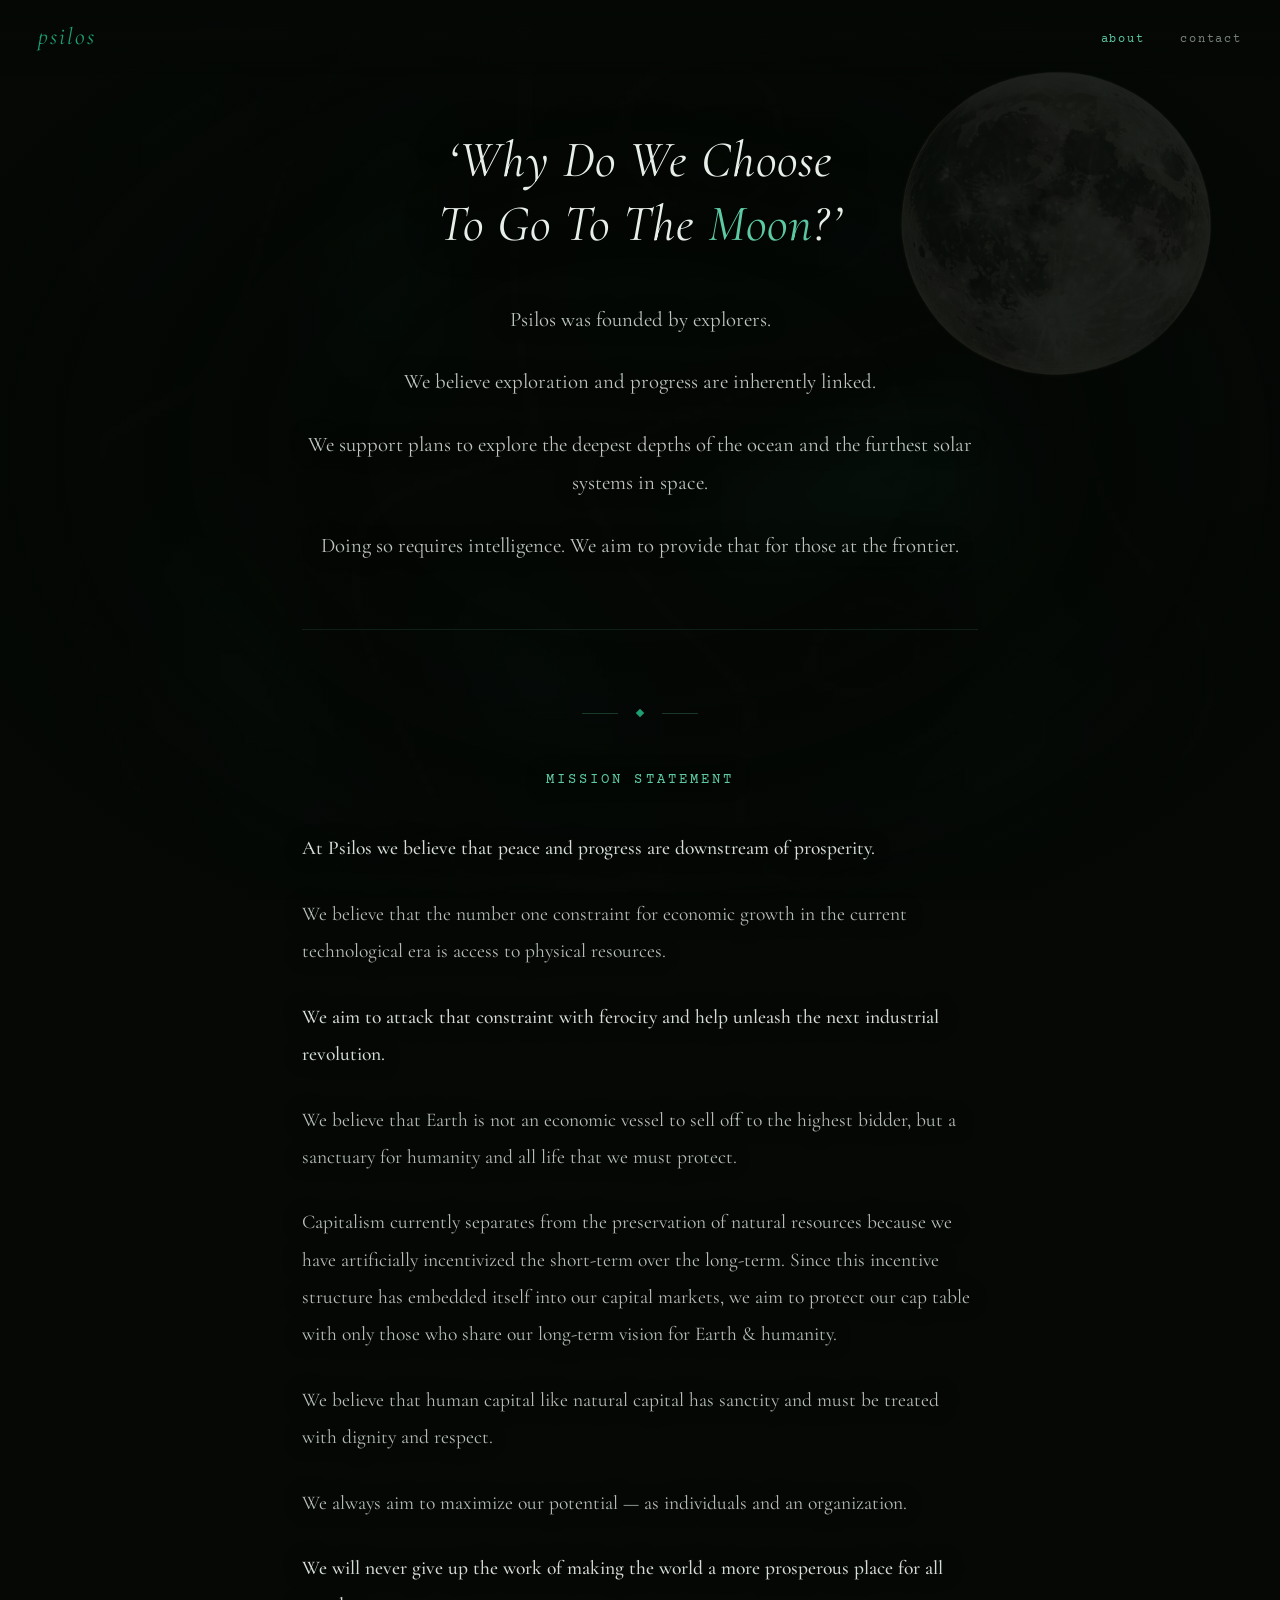
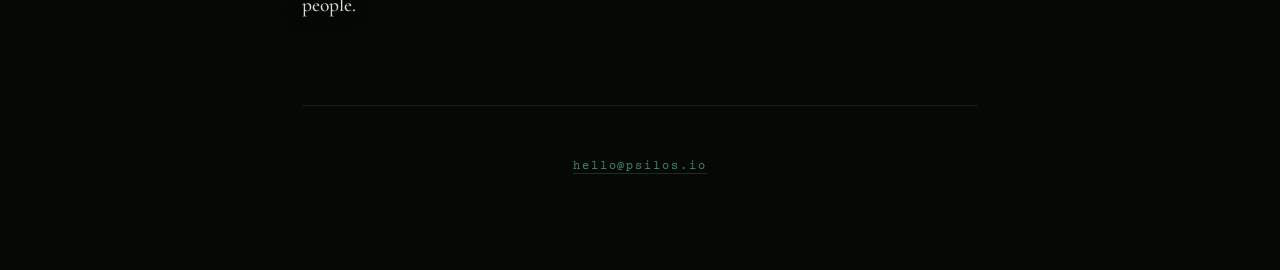
==== about.html @ b9c991af "Remove scan line — analysis layers reveal on hover only" ====
<!DOCTYPE html>
<html lang="en">
<head>
<meta charset="UTF-8">
<meta name="viewport" content="width=device-width, initial-scale=1.0">
<title>About — Psilos</title>
<meta name="description" content="Psilos was founded by explorers. We aim to unleash the next industrial revolution.">
<meta property="og:title" content="About — Psilos">
<meta property="og:description" content="Psilos was founded by explorers. We aim to unleash the next industrial revolution.">
<meta property="og:type" content="website">
<meta property="og:url" content="https://psilos.io/about">
<link rel="preconnect" href="https://fonts.googleapis.com">
<link rel="preconnect" href="https://fonts.gstatic.com" crossorigin>
<link href="https://fonts.googleapis.com/css2?family=Cormorant+Garamond:ital,wght@0,400;0,500;0,600;1,400;1,500&family=Courier+Prime:wght@400;700&display=swap" rel="stylesheet">
<style>
  :root {
    --bg: #050805;
    --fg: #E8EFE9;
    --muted: #6B7A6F;
    --accent: #5DCAA5;
    --accent-deep: #1D9E75;
  }
  * { margin: 0; padding: 0; box-sizing: border-box; }
  html {
    background: var(--bg);
    color: var(--fg);
    font-family: 'Cormorant Garamond', Georgia, serif;
    scroll-behavior: smooth;
    -webkit-font-smoothing: antialiased;
  }
  body {
    background: var(--bg);
    min-height: 100vh;
    overflow-x: hidden;
  }

  /* ── canvas background ── */
  #cv {
    position: fixed;
    top: 0; left: 0;
    width: 100%; height: 100%;
    z-index: 0;
    pointer-events: none;
  }
  .vignette {
    position: fixed;
    inset: 0;
    z-index: 1;
    pointer-events: none;
    background: radial-gradient(ellipse at center, transparent 0%, transparent 30%, rgba(5,8,5,0.7) 85%);
  }

  /* ── navigation ── */
  nav {
    position: fixed;
    top: 0; left: 0; right: 0;
    z-index: 100;
    display: flex;
    align-items: center;
    justify-content: space-between;
    padding: 1.4rem 2.4rem;
    background: linear-gradient(to bottom, rgba(5,8,5,0.92) 0%, rgba(5,8,5,0.6) 70%, transparent 100%);
    pointer-events: auto;
  }
  nav .wordmark {
    font-family: 'Cormorant Garamond', Georgia, serif;
    font-style: italic;
    font-size: 1.5rem;
    font-weight: 400;
    color: var(--accent-deep);
    text-decoration: none;
    letter-spacing: 2px;
    transition: color 0.3s;
  }
  nav .wordmark:hover { color: var(--accent); }
  nav .nav-links a {
    font-family: 'Courier Prime', 'Courier New', monospace;
    font-size: 0.78rem;
    letter-spacing: 0.14em;
    color: rgba(205,215,210,0.6);
    text-decoration: none;
    margin-left: 2rem;
    transition: color 0.3s;
  }
  nav .nav-links a:hover,
  nav .nav-links a.active { color: var(--accent); }

  /* ── page content ── */
  .page {
    position: relative;
    z-index: 2;
    max-width: 740px;
    margin: 0 auto;
    padding: 8rem 2rem 6rem;
  }

  /* ── hero section ── */
  .hero {
    text-align: center;
    margin-bottom: 5rem;
    padding-bottom: 4rem;
    border-bottom: 1px solid rgba(93,202,165,0.12);
  }
  .hero h1 {
    font-family: 'Cormorant Garamond', Georgia, serif;
    font-style: italic;
    font-weight: 400;
    font-size: clamp(2rem, 4.5vw, 3.2rem);
    color: var(--fg);
    letter-spacing: 1px;
    line-height: 1.25;
    margin-bottom: 2.8rem;
    text-shadow: 0 0 40px rgba(5,8,5,0.9);
  }
  .hero h1 .em {
    color: var(--accent);
  }

  .hero-body p {
    font-family: 'Cormorant Garamond', Georgia, serif;
    font-size: clamp(1.12rem, 1.8vw, 1.3rem);
    line-height: 1.85;
    color: rgba(232,239,233,0.82);
    margin-bottom: 1.5rem;
    text-shadow: 0 0 20px rgba(5,8,5,0.8);
  }
  .hero-body p:last-child { margin-bottom: 0; }

  /* ── divider ── */
  .divider {
    display: flex;
    align-items: center;
    justify-content: center;
    gap: 1.2rem;
    margin: 4rem 0 3.5rem;
  }
  .divider span {
    display: block;
    width: 36px;
    height: 1px;
    background: rgba(93,202,165,0.25);
  }
  .divider .diamond {
    width: 6px;
    height: 6px;
    background: var(--accent-deep);
    transform: rotate(45deg);
    flex-shrink: 0;
  }

  /* ── mission section ── */
  .mission h2 {
    font-family: 'Courier Prime', 'Courier New', monospace;
    font-size: clamp(0.82rem, 1.1vw, 0.95rem);
    font-weight: 400;
    letter-spacing: 0.22em;
    text-transform: uppercase;
    color: var(--accent);
    margin-bottom: 2.6rem;
    text-align: center;
    text-shadow: 0 0 20px rgba(5,8,5,0.9);
  }

  .mission-body p {
    font-family: 'Cormorant Garamond', Georgia, serif;
    font-size: clamp(1.08rem, 1.6vw, 1.22rem);
    line-height: 1.9;
    color: rgba(232,239,233,0.78);
    margin-bottom: 1.8rem;
    text-shadow: 0 0 20px rgba(5,8,5,0.8);
  }
  .mission-body p:last-child { margin-bottom: 0; }

  .mission-body p.strong-line {
    color: rgba(232,239,233,0.92);
    font-weight: 500;
  }

  /* ── footer ── */
  .page-footer {
    text-align: center;
    margin-top: 5rem;
    padding-top: 3rem;
    border-top: 1px solid rgba(93,202,165,0.12);
  }
  .page-footer a {
    font-family: 'Courier Prime', 'Courier New', monospace;
    font-size: 0.78rem;
    letter-spacing: 0.16em;
    color: rgba(93,202,165,0.65);
    text-decoration: none;
    border-bottom: 1px solid rgba(93,202,165,0.2);
    transition: color 0.3s, border-color 0.3s;
  }
  .page-footer a:hover {
    color: var(--accent);
    border-color: var(--accent);
  }

  /* ── fade-in animations ── */
  .fade-up {
    opacity: 0;
    transform: translateY(18px);
    transition: opacity 0.8s ease, transform 0.8s ease;
  }
  .fade-up.visible {
    opacity: 1;
    transform: translateY(0);
  }

  @media (prefers-reduced-motion: reduce) {
    .fade-up { opacity: 1; transform: none; transition: none; }
  }

  /* ── moon analysis stack ── */
  .moon-stack {
    position: fixed;
    top: 2rem;
    right: 2rem;
    width: clamp(240px, 30vw, 400px);
    aspect-ratio: 1;
    pointer-events: none;
    z-index: 999;
  }
  .moon {
    position: absolute;
    inset: 0;
    width: 100%;
    height: 100%;
    object-fit: contain;
    pointer-events: none;
  }

  /* Layer 1: base photograph */
  .moon-base {
    opacity: 0.10;
    filter: drop-shadow(0 0 30px rgba(232,239,233,0.06));
  }

  /* Layer 2: topographic / false-color analysis */
  .moon-topo {
    opacity: 0;
    filter: hue-rotate(90deg) saturate(3) brightness(1.2) drop-shadow(0 0 20px rgba(29,158,117,0.3));
    mix-blend-mode: lighten;
    transition: opacity 0.6s ease;
  }
  .moon-stack:hover .moon-topo {
    opacity: 0.22;
  }

  /* Layer 3: high-contrast edge scan */
  .moon-scan {
    opacity: 0;
    filter: hue-rotate(120deg) saturate(5) contrast(2.5) brightness(0.8);
    mix-blend-mode: screen;
    transition: opacity 0.8s ease 0.15s;
  }
  .moon-stack:hover .moon-scan {
    opacity: 0.14;
  }

  /* Layer 4: grid overlay */
  .moon-grid {
    opacity: 0;
    border-radius: 50%;
    background:
      repeating-linear-gradient(0deg, transparent, transparent 19px, rgba(93,202,165,0.06) 19px, rgba(93,202,165,0.06) 20px),
      repeating-linear-gradient(90deg, transparent, transparent 19px, rgba(93,202,165,0.06) 19px, rgba(93,202,165,0.06) 20px);
    transition: opacity 1s ease 0.3s;
  }
  .moon-stack:hover .moon-grid {
    opacity: 0.7;
  }






  /* ── mobile tweaks ── */
  @media (max-width: 600px) {
    nav { padding: 1rem 1.4rem; }
    nav .wordmark { font-size: 1.25rem; }
    nav .nav-links a { margin-left: 1.2rem; font-size: 0.72rem; }
    .page { padding: 6.5rem 1.4rem 4rem; }
    .hero { margin-bottom: 3.5rem; padding-bottom: 3rem; }
    .divider { margin: 3rem 0 2.5rem; }
    .moon-stack { top: 0.5rem; right: 0.5rem; width: 160px; }
  }
</style>
</head>
<body>
<canvas id="cv"></canvas>
<div class="vignette"></div>
<div class="moon-stack">
  <img src="/moon.png?v=3" alt="" class="moon moon-base" loading="eager">
  <img src="/moon.png?v=3" alt="" class="moon moon-topo" loading="eager">
  <img src="/moon.png?v=3" alt="" class="moon moon-scan" loading="eager">
  <div class="moon moon-grid"></div>
</div>

<nav>
  <a href="/" class="wordmark">psilos</a>
  <div class="nav-links">
    <a href="/about.html" class="active">about</a>
    <a href="mailto:hello@psilos.io">contact</a>
  </div>
</nav>

<div class="page">

  <!-- ── Why Do We Choose To Go To The Moon? ── -->
  <section class="hero">
    <h1 class="fade-up">&lsquo;Why Do We Choose<br>To Go To The <span class="em">Moon</span>?&rsquo;</h1>
    <div class="hero-body">
      <p class="fade-up">Psilos was founded by explorers.</p>
      <p class="fade-up">We believe exploration and progress are inherently linked.</p>
      <p class="fade-up">We support plans to explore the deepest depths of the ocean and the furthest solar systems in space.</p>
      <p class="fade-up">Doing so requires intelligence. We aim to provide that for those at the frontier.</p>
    </div>
  </section>

  <!-- ── Mission Statement ── -->
  <section class="mission">
    <div class="divider fade-up"><span></span><div class="diamond"></div><span></span></div>
    <h2 class="fade-up">Mission Statement</h2>
    <div class="mission-body">
      <p class="fade-up strong-line">At Psilos we believe that peace and progress are downstream of prosperity.</p>
      <p class="fade-up">We believe that the number one constraint for economic growth in the current technological era is access to physical resources.</p>
      <p class="fade-up strong-line">We aim to attack that constraint with ferocity and help unleash the next industrial revolution.</p>
      <p class="fade-up">We believe that Earth is not an economic vessel to sell off to the highest bidder, but a sanctuary for humanity and all life that we must protect.</p>
      <p class="fade-up">Capitalism currently separates from the preservation of natural resources because we have artificially incentivized the short-term over the long-term. Since this incentive structure has embedded itself into our capital markets, we aim to protect our cap table with only those who share our long-term vision for Earth &amp; humanity.</p>
      <p class="fade-up">We believe that human capital like natural capital has sanctity and must be treated with dignity and respect.</p>
      <p class="fade-up">We always aim to maximize our potential — as individuals and an organization.</p>
      <p class="fade-up strong-line">We will never give up the work of making the world a more prosperous place for all people.</p>
    </div>
  </section>

  <div class="page-footer fade-up">
    <a href="mailto:hello@psilos.io">hello@psilos.io</a>
  </div>

</div>

<script>
// ── Subtle EMF background (dimmed for readability) ──
(function () {
  const cv = document.getElementById('cv');
  const ctx = cv.getContext('2d', { alpha: true });
  const TAU = Math.PI * 2;
  const isMobile = window.matchMedia('(max-width: 768px)').matches;
  const RW = isMobile ? 240 : 420;
  let RH = 280;
  let W = window.innerWidth, H = window.innerHeight;
  let driftPh = Math.random() * TAU;
  let t = 0;
  const reducedMotion = window.matchMedia('(prefers-reduced-motion: reduce)').matches;

  function resize() {
    W = window.innerWidth;
    H = window.innerHeight;
    RH = Math.max(140, Math.round(RW * (H / W)));
    cv.width = RW;
    cv.height = RH;
    cv.style.width = W + 'px';
    cv.style.height = H + 'px';
  }
  window.addEventListener('resize', resize);
  resize();

  function drawEMF(nx, ny, intensity) {
    ctx.clearRect(0, 0, RW, RH);
    if (intensity < 0.02) return;
    const srcX = RW / 2 + nx * (RW * 0.45);
    const srcY = RH / 2 + ny * (RH * 0.45);
    const bf = 0.038;
    const sources = [
      { x: srcX, y: srcY, f: bf, ph: 0, amp: 1.0, dc: 0.04 },
      { x: RW*0.5+nx*60, y: RH*0.22-ny*30, f: bf*1.37, ph: TAU/3, amp: 0.62, dc: 0.04 },
      { x: RW*0.5+nx*40, y: RH*0.78+ny*25, f: bf*0.71, ph: TAU*2/3, amp: 0.50, dc: 0.04 }
    ];
    const idata = ctx.createImageData(RW, RH);
    const d = idata.data;
    const stride = RW * 4;
    for (let py = 0; py < RH; py += 2) {
      for (let px = 0; px < RW; px += 2) {
        let field = 0;
        for (let s = 0; s < 3; s++) {
          const src = sources[s];
          const dx = px - src.x, dy = py - src.y;
          const r = Math.sqrt(dx*dx+dy*dy)+0.001;
          field += Math.sin(r*src.f-t*0.3+src.ph)/Math.sqrt(r*src.dc+1)*src.amp;
        }
        field /= 2.6;
        const a = Math.abs(field);
        const pos = field > 0;
        let rv = pos ? a*33*intensity : a*7*intensity;
        let gv = pos ? a*190*intensity : a*72*intensity;
        let bv = pos ? a*130*intensity : a*95*intensity;
        const bright = Math.pow(a,1.3)*240*intensity;
        rv = Math.min(255, rv+bright*0.18);
        gv = Math.min(255, gv+bright*0.82);
        bv = Math.min(255, bv+bright*0.6);
        const aa = Math.min(255, a*200*intensity);
        const idx = (py*RW+px)*4;
        const i0=idx, i1=idx+4, i2=idx+stride, i3=idx+stride+4;
        if (i3+3 < d.length) {
          d[i0]=rv;d[i0+1]=gv;d[i0+2]=bv;d[i0+3]=aa;
          d[i1]=rv;d[i1+1]=gv;d[i1+2]=bv;d[i1+3]=aa;
          d[i2]=rv;d[i2+1]=gv;d[i2+2]=bv;d[i2+3]=aa;
          d[i3]=rv;d[i3+1]=gv;d[i3+2]=bv;d[i3+3]=aa;
        }
      }
    }
    ctx.putImageData(idata, 0, 0);
  }

  let running = true;
  document.addEventListener('visibilitychange', () => { running = !document.hidden; if (running) loop(); });

  function loop() {
    if (!running) return;
    driftPh += reducedMotion ? 0.001 : 0.003;
    const nx = Math.sin(driftPh * 1.1) * 0.6;
    const ny = Math.cos(driftPh * 0.7) * 0.5;
    if (!reducedMotion) t += 0.016;
    drawEMF(nx, ny, 0.45);
    requestAnimationFrame(loop);
  }
  loop();
})();

// ── Scroll fade-in ──
(function () {
  const els = document.querySelectorAll('.fade-up');
  if (window.matchMedia('(prefers-reduced-motion: reduce)').matches) {
    els.forEach(el => el.classList.add('visible'));
    return;
  }
  const obs = new IntersectionObserver((entries) => {
    entries.forEach((e, i) => {
      if (e.isIntersecting) {
        setTimeout(() => e.target.classList.add('visible'), i * 80);
        obs.unobserve(e.target);
      }
    });
  }, { threshold: 0.15 });
  els.forEach(el => obs.observe(el));
})();
</script>
</body>
</html>
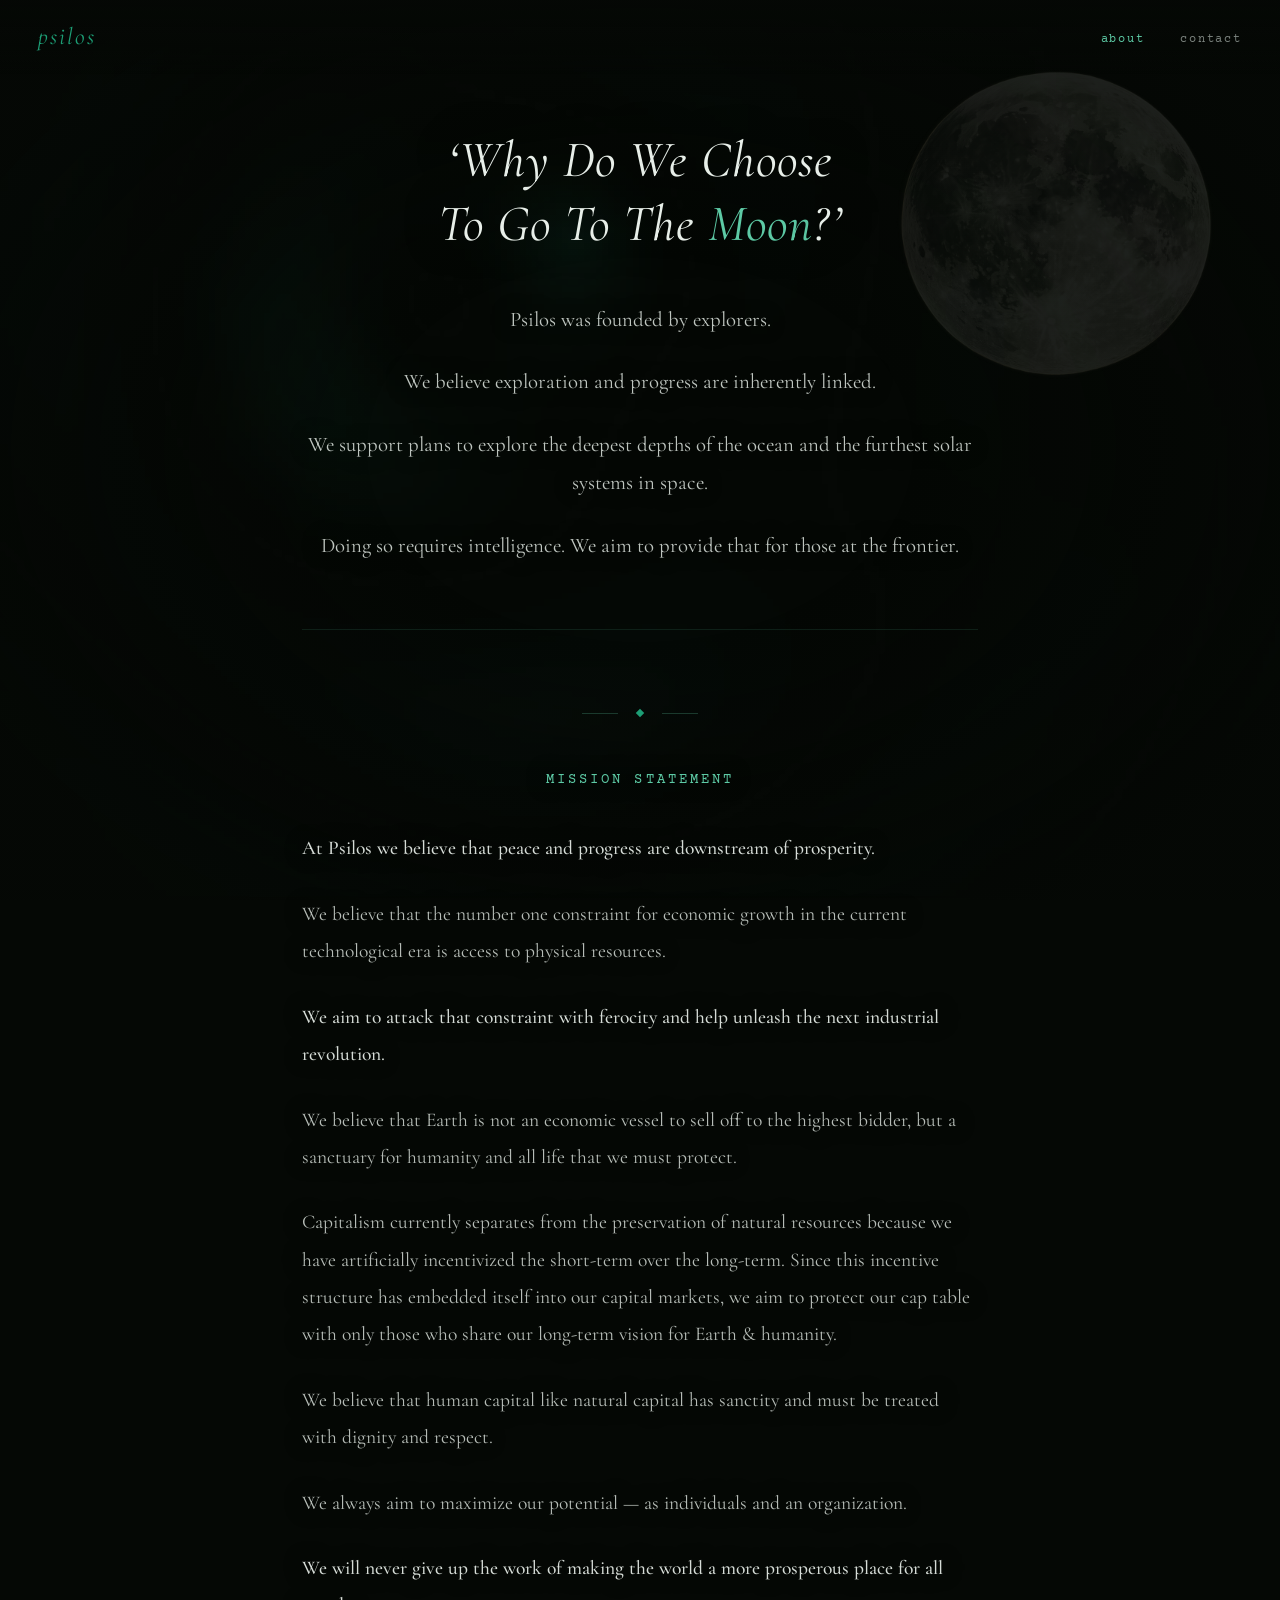
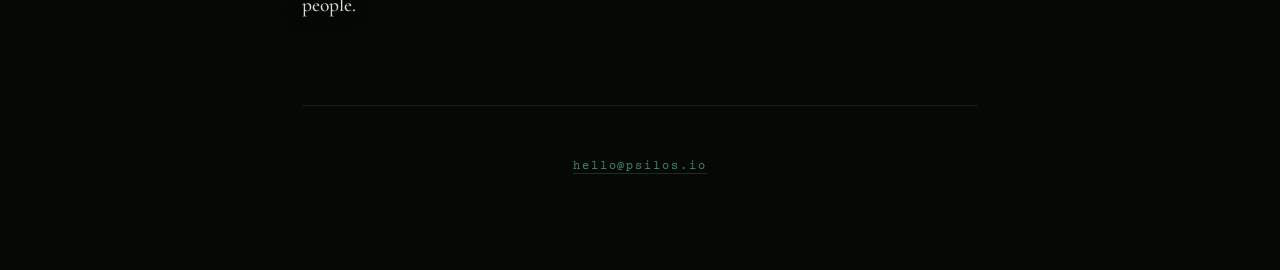
==== commit 998e7baf: "Fix hover: enable pointer-events on moon stack" ====
--- a/about.html
+++ b/about.html
@@ -219,7 +219,8 @@
     right: 2rem;
     width: clamp(240px, 30vw, 400px);
     aspect-ratio: 1;
-    pointer-events: none;
+    pointer-events: auto;
+    cursor: crosshair;
     z-index: 999;
   }
   .moon {
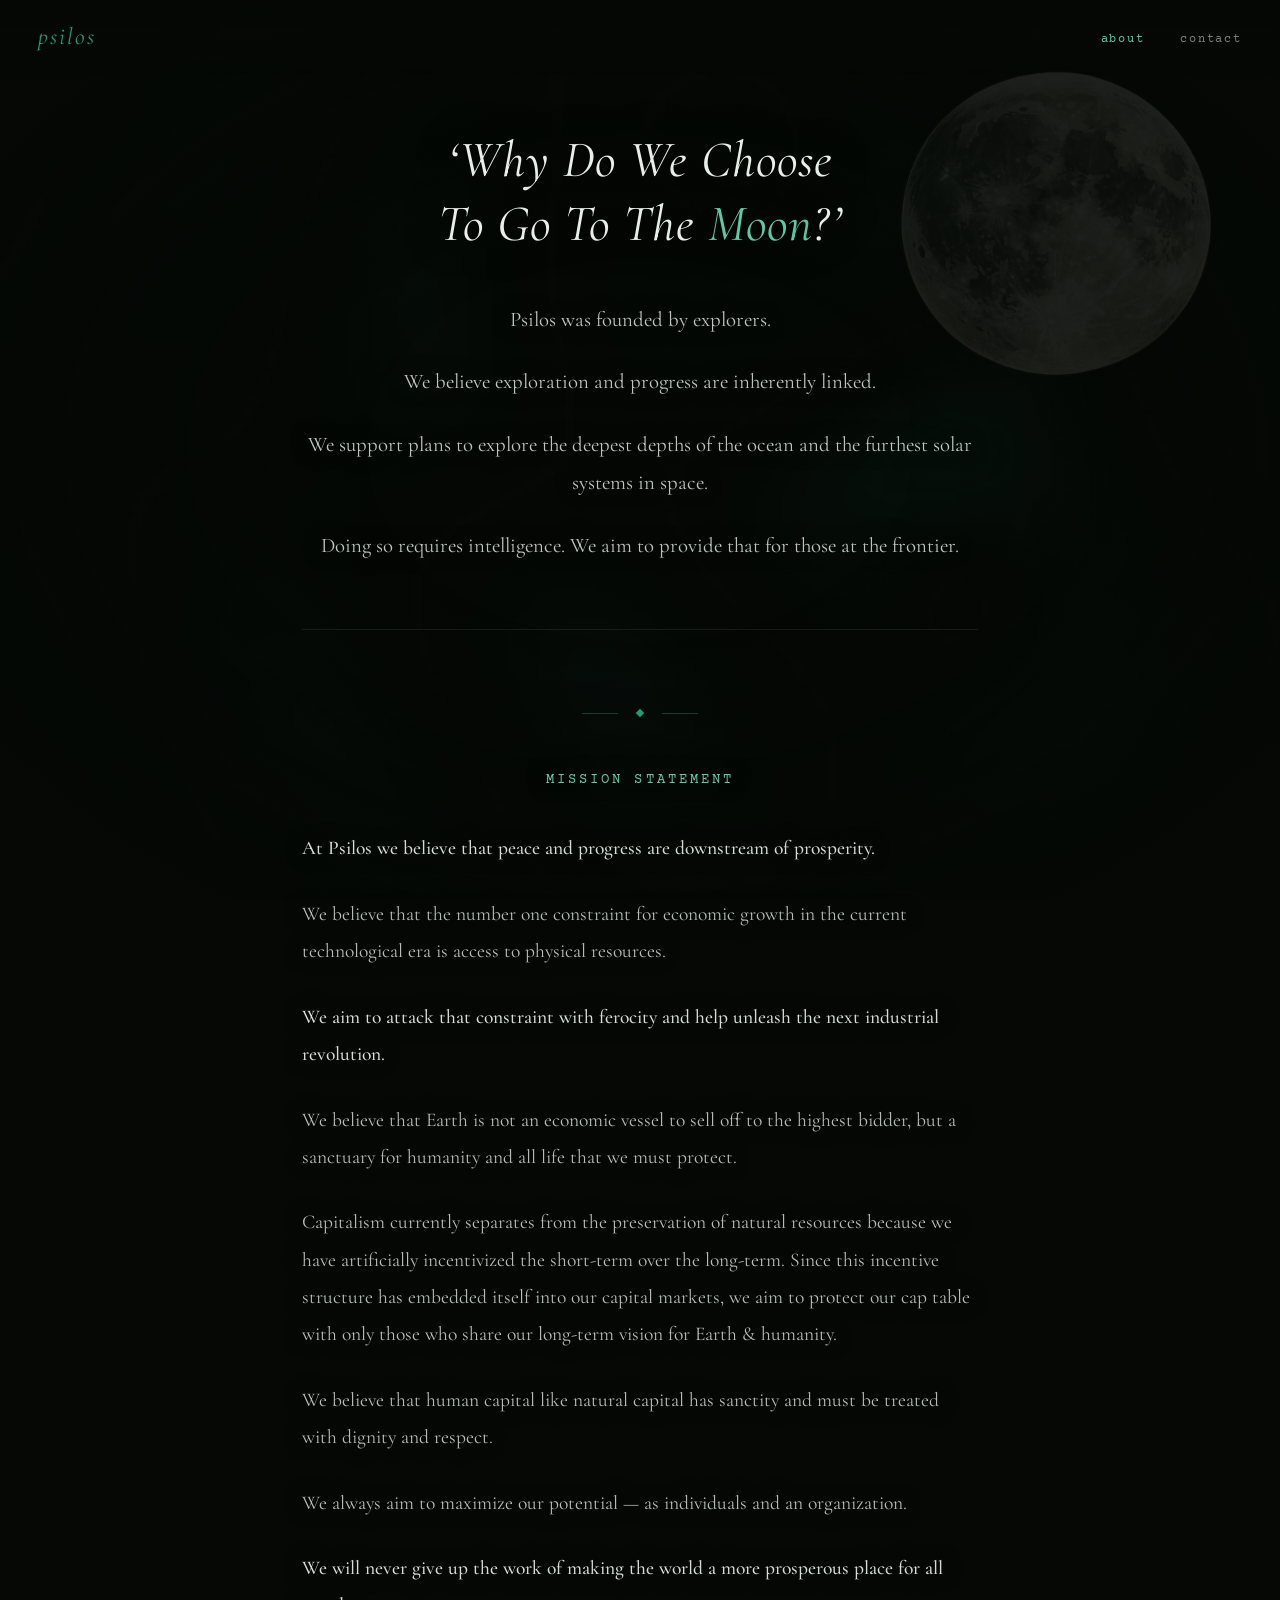
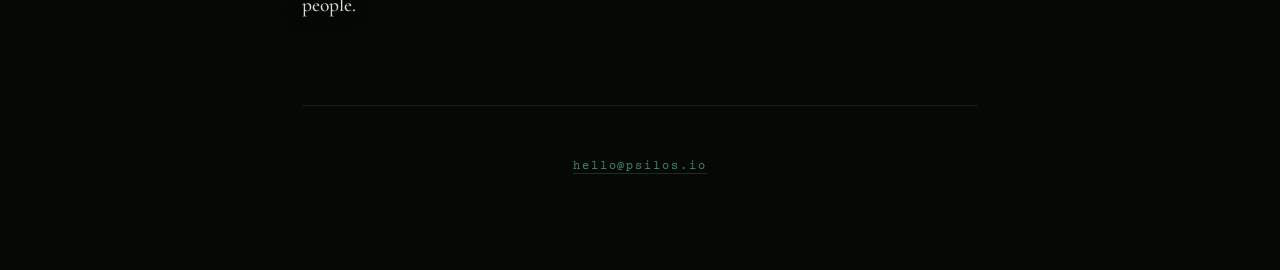
==== commit e61f4fa1: "Add invisible hit area to moon stack for hover detection" ====
--- a/about.html
+++ b/about.html
@@ -222,6 +222,9 @@
     pointer-events: auto;
     cursor: crosshair;
     z-index: 999;
+    /* invisible hit area so hover registers */
+    background: rgba(0,0,0,0.001);
+    border-radius: 50%;
   }
   .moon {
     position: absolute;
@@ -229,7 +232,6 @@
     width: 100%;
     height: 100%;
     object-fit: contain;
-    pointer-events: none;
   }
 
   /* Layer 1: base photograph */
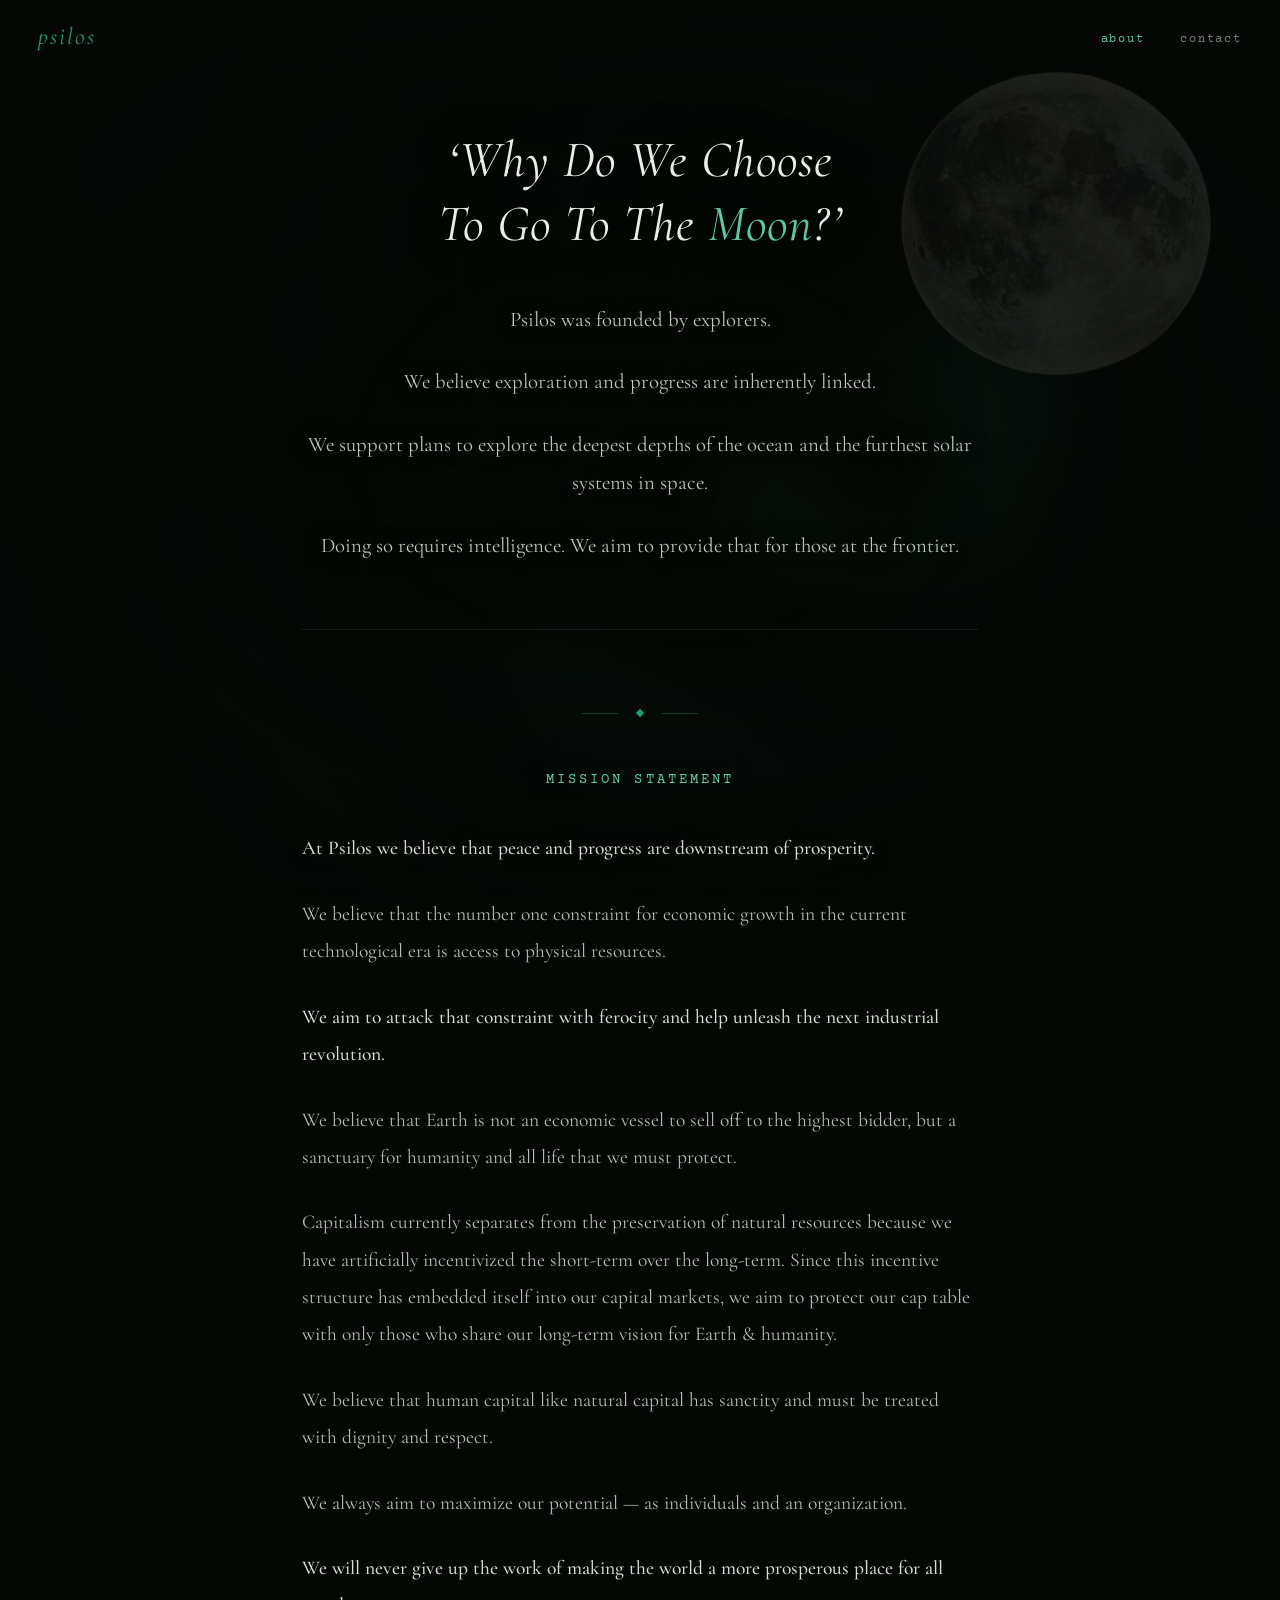
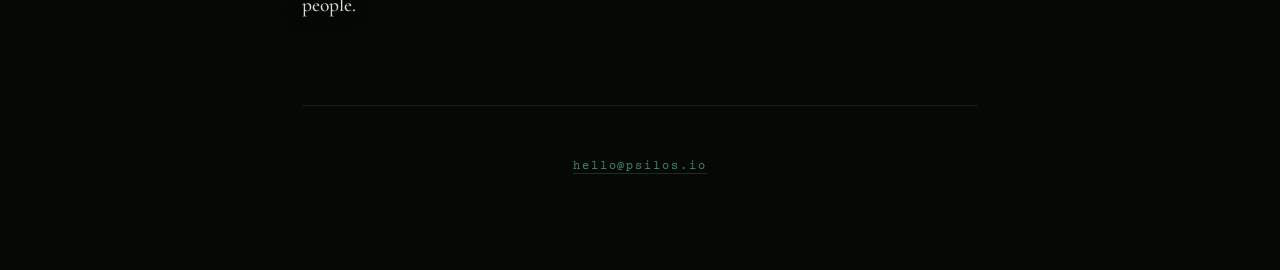
==== commit e2876aec: "Softer grid: opacity 30%, slower 1.6s transition" ====
--- a/about.html
+++ b/about.html
@@ -269,10 +269,10 @@
     background:
       repeating-linear-gradient(0deg, transparent, transparent 19px, rgba(93,202,165,0.06) 19px, rgba(93,202,165,0.06) 20px),
       repeating-linear-gradient(90deg, transparent, transparent 19px, rgba(93,202,165,0.06) 19px, rgba(93,202,165,0.06) 20px);
-    transition: opacity 1s ease 0.3s;
+    transition: opacity 1.6s ease 0.3s;
   }
   .moon-stack:hover .moon-grid {
-    opacity: 0.7;
+    opacity: 0.3;
   }
 
 
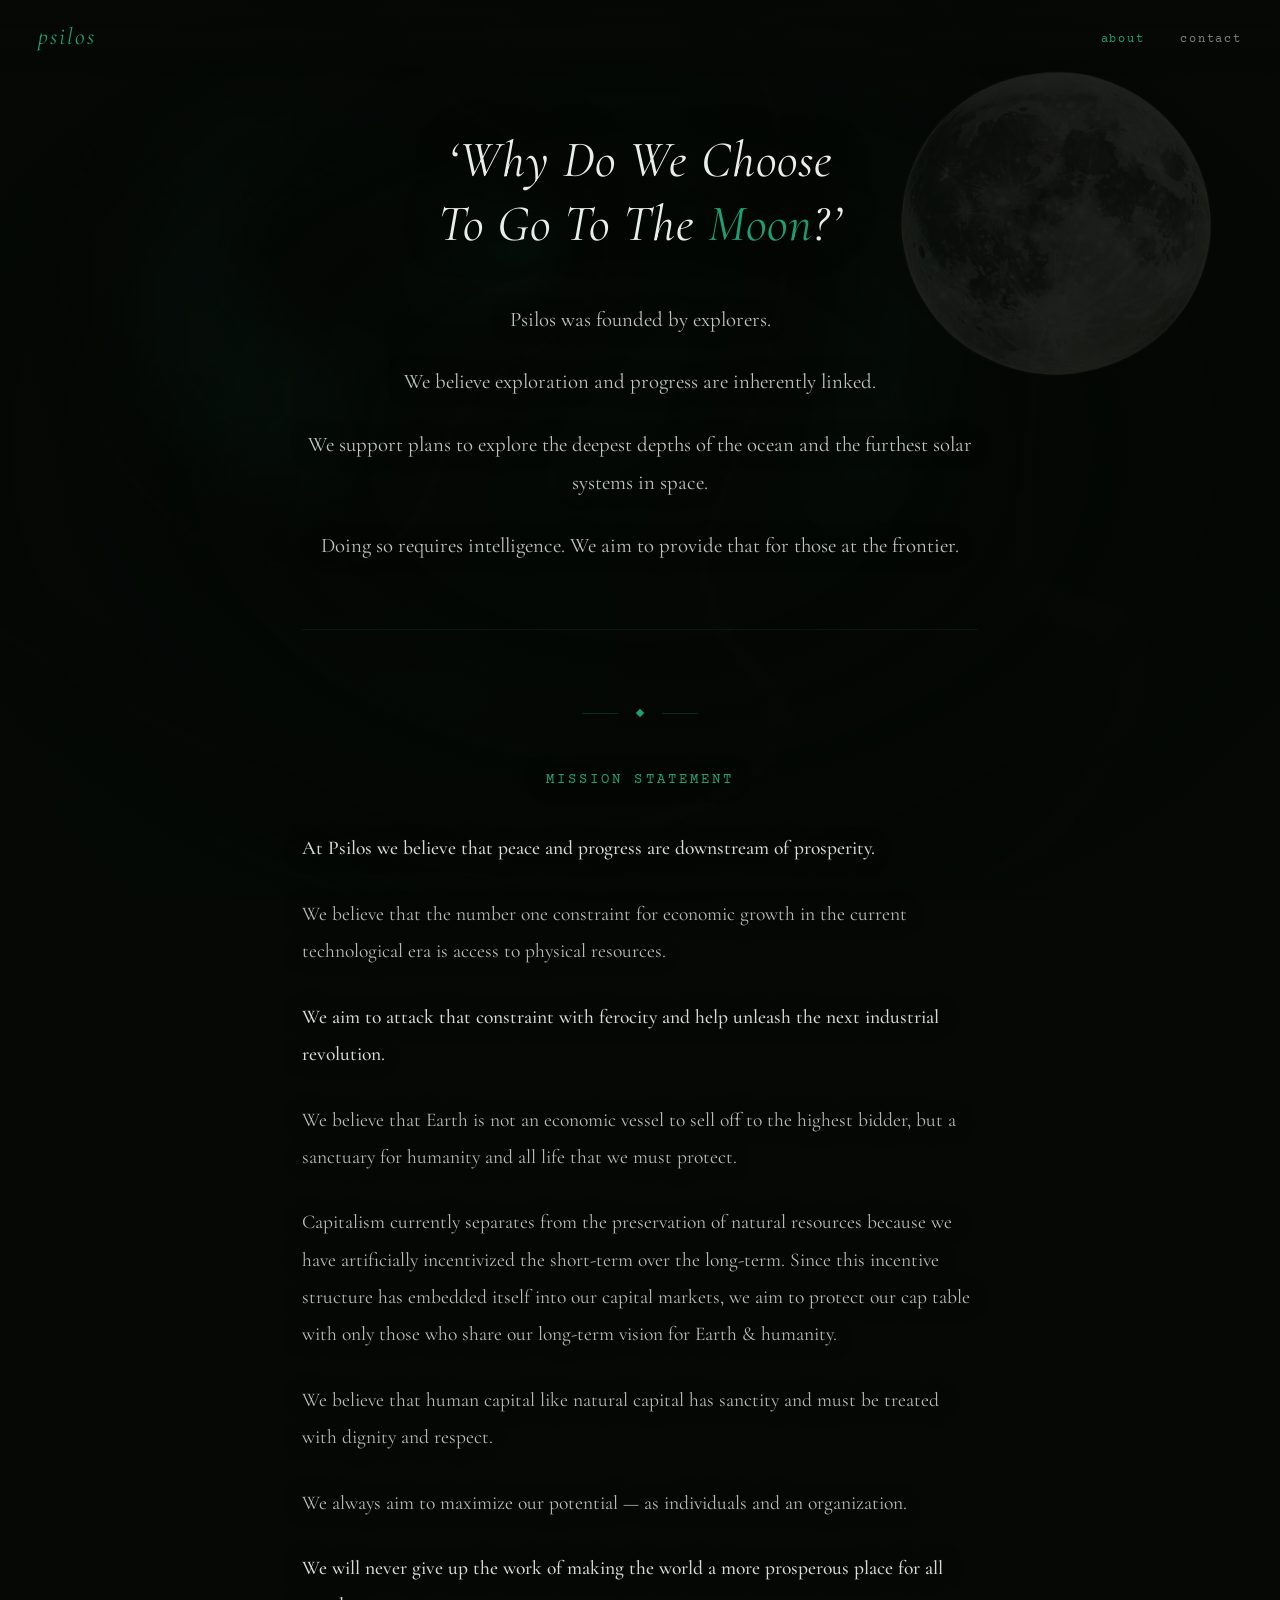
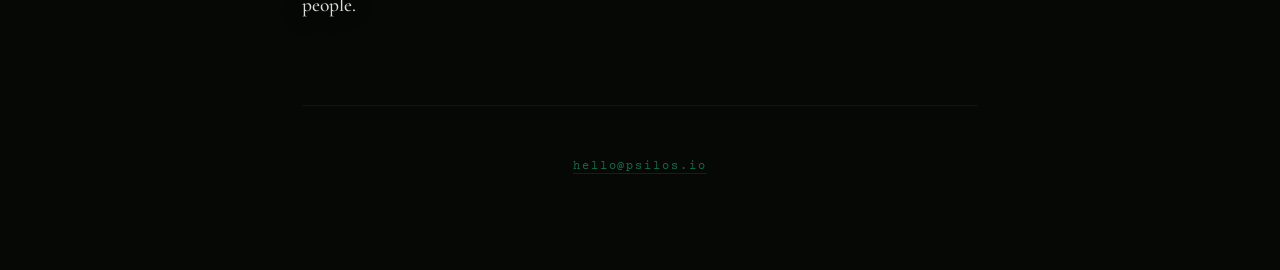
==== commit 4dbab4eb: "Replace all teal (#5DCAA5) with Psilos green (#1D9E75) sitewide" ====
--- a/about.html
+++ b/about.html
@@ -17,7 +17,7 @@
     --bg: #050805;
     --fg: #E8EFE9;
     --muted: #6B7A6F;
-    --accent: #5DCAA5;
+    --accent: #1D9E75;
     --accent-deep: #1D9E75;
   }
   * { margin: 0; padding: 0; box-sizing: border-box; }
@@ -99,7 +99,7 @@
     text-align: center;
     margin-bottom: 5rem;
     padding-bottom: 4rem;
-    border-bottom: 1px solid rgba(93,202,165,0.12);
+    border-bottom: 1px solid rgba(29,158,117,0.12);
   }
   .hero h1 {
     font-family: 'Cormorant Garamond', Georgia, serif;
@@ -138,7 +138,7 @@
     display: block;
     width: 36px;
     height: 1px;
-    background: rgba(93,202,165,0.25);
+    background: rgba(29,158,117,0.25);
   }
   .divider .diamond {
     width: 6px;
@@ -181,15 +181,15 @@
     text-align: center;
     margin-top: 5rem;
     padding-top: 3rem;
-    border-top: 1px solid rgba(93,202,165,0.12);
+    border-top: 1px solid rgba(29,158,117,0.12);
   }
   .page-footer a {
     font-family: 'Courier Prime', 'Courier New', monospace;
     font-size: 0.78rem;
     letter-spacing: 0.16em;
-    color: rgba(93,202,165,0.65);
+    color: rgba(29,158,117,0.65);
     text-decoration: none;
-    border-bottom: 1px solid rgba(93,202,165,0.2);
+    border-bottom: 1px solid rgba(29,158,117,0.2);
     transition: color 0.3s, border-color 0.3s;
   }
   .page-footer a:hover {
@@ -267,8 +267,8 @@
     opacity: 0;
     border-radius: 50%;
     background:
-      repeating-linear-gradient(0deg, transparent, transparent 19px, rgba(93,202,165,0.06) 19px, rgba(93,202,165,0.06) 20px),
-      repeating-linear-gradient(90deg, transparent, transparent 19px, rgba(93,202,165,0.06) 19px, rgba(93,202,165,0.06) 20px);
+      repeating-linear-gradient(0deg, transparent, transparent 19px, rgba(29,158,117,0.06) 19px, rgba(29,158,117,0.06) 20px),
+      repeating-linear-gradient(90deg, transparent, transparent 19px, rgba(29,158,117,0.06) 19px, rgba(29,158,117,0.06) 20px);
     transition: opacity 1.6s ease 0.3s;
   }
   .moon-stack:hover .moon-grid {
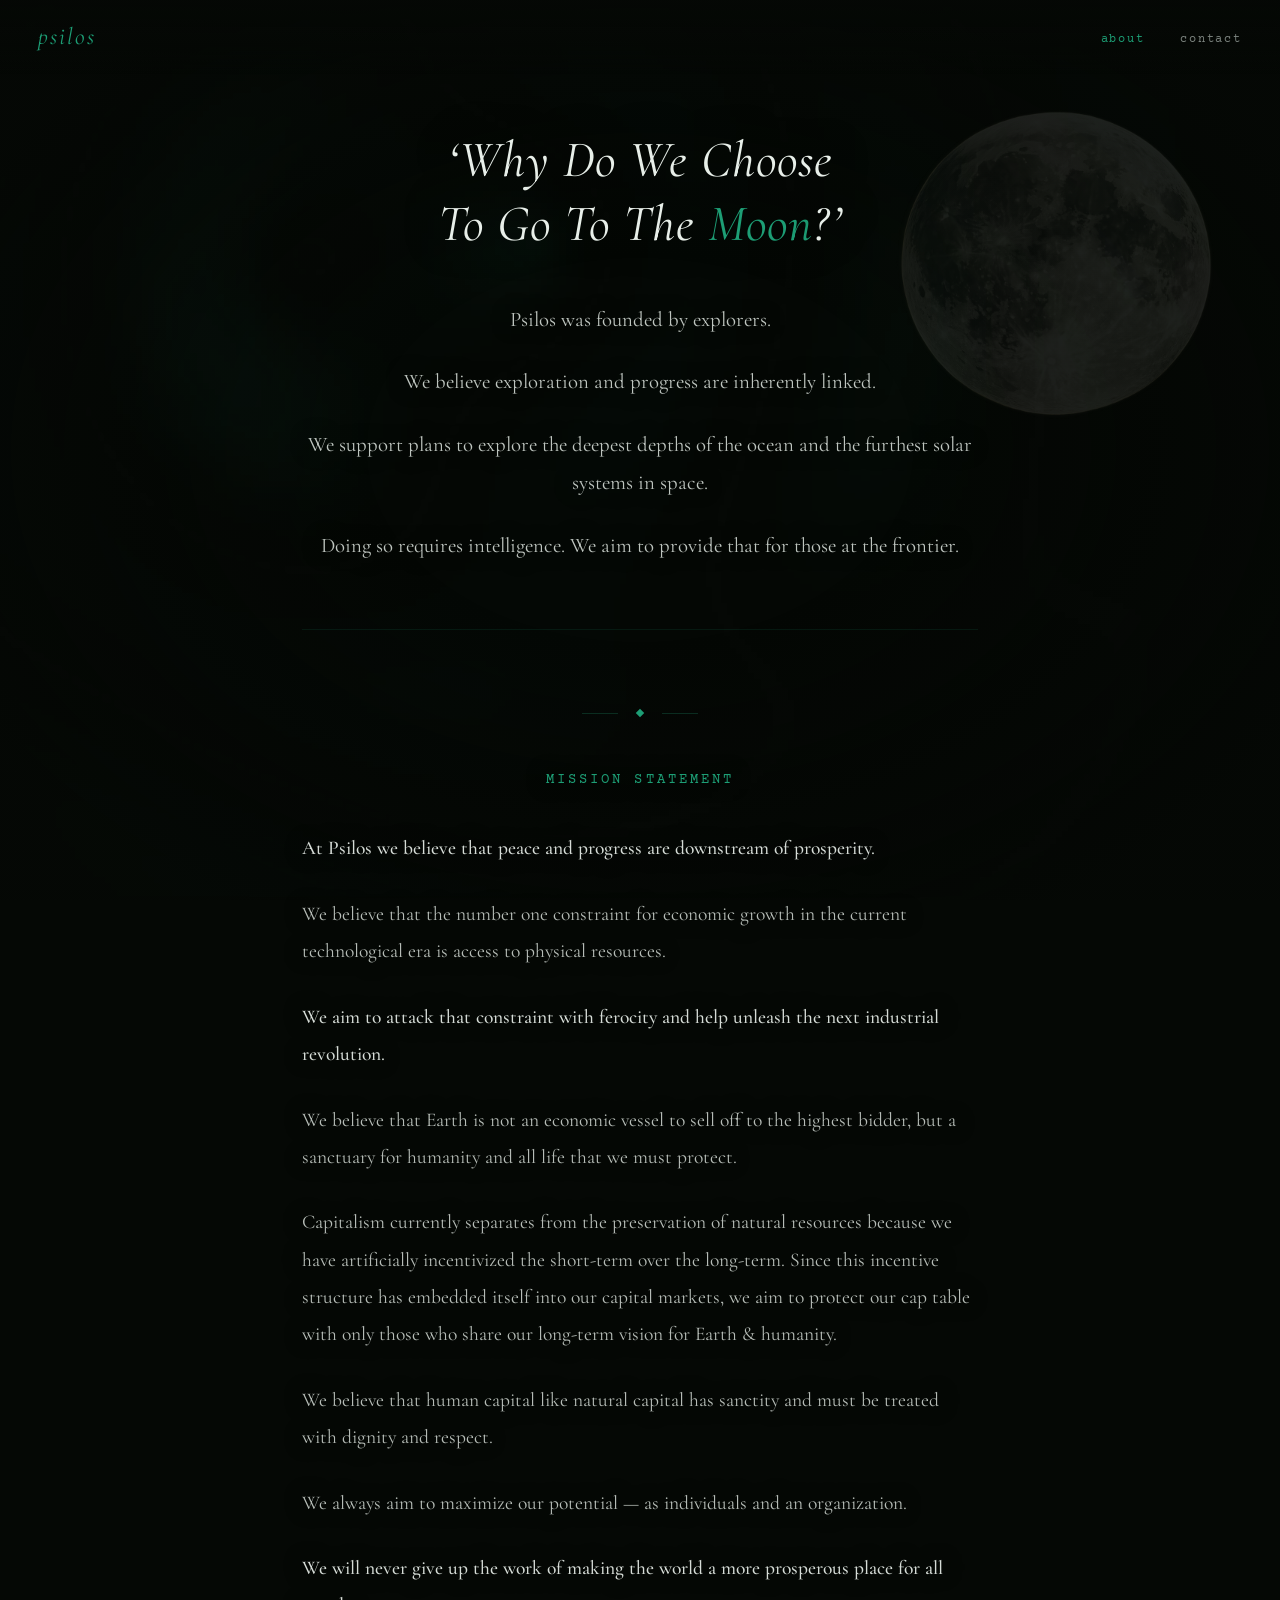
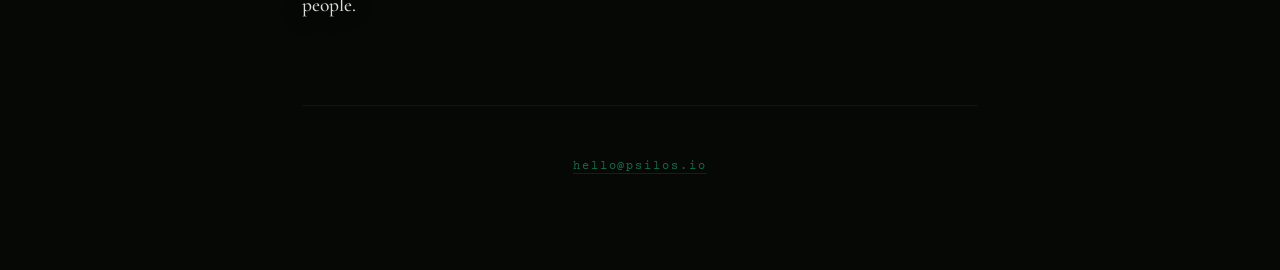
==== commit aa296e08: "Moon below nav bar: z-index 50, top 4.5rem to clear menu" ====
--- a/about.html
+++ b/about.html
@@ -215,13 +215,13 @@
   /* ── moon analysis stack ── */
   .moon-stack {
     position: fixed;
-    top: 2rem;
+    top: 4.5rem;
     right: 2rem;
     width: clamp(240px, 30vw, 400px);
     aspect-ratio: 1;
     pointer-events: auto;
     cursor: crosshair;
-    z-index: 999;
+    z-index: 50;
     /* invisible hit area so hover registers */
     background: rgba(0,0,0,0.001);
     border-radius: 50%;
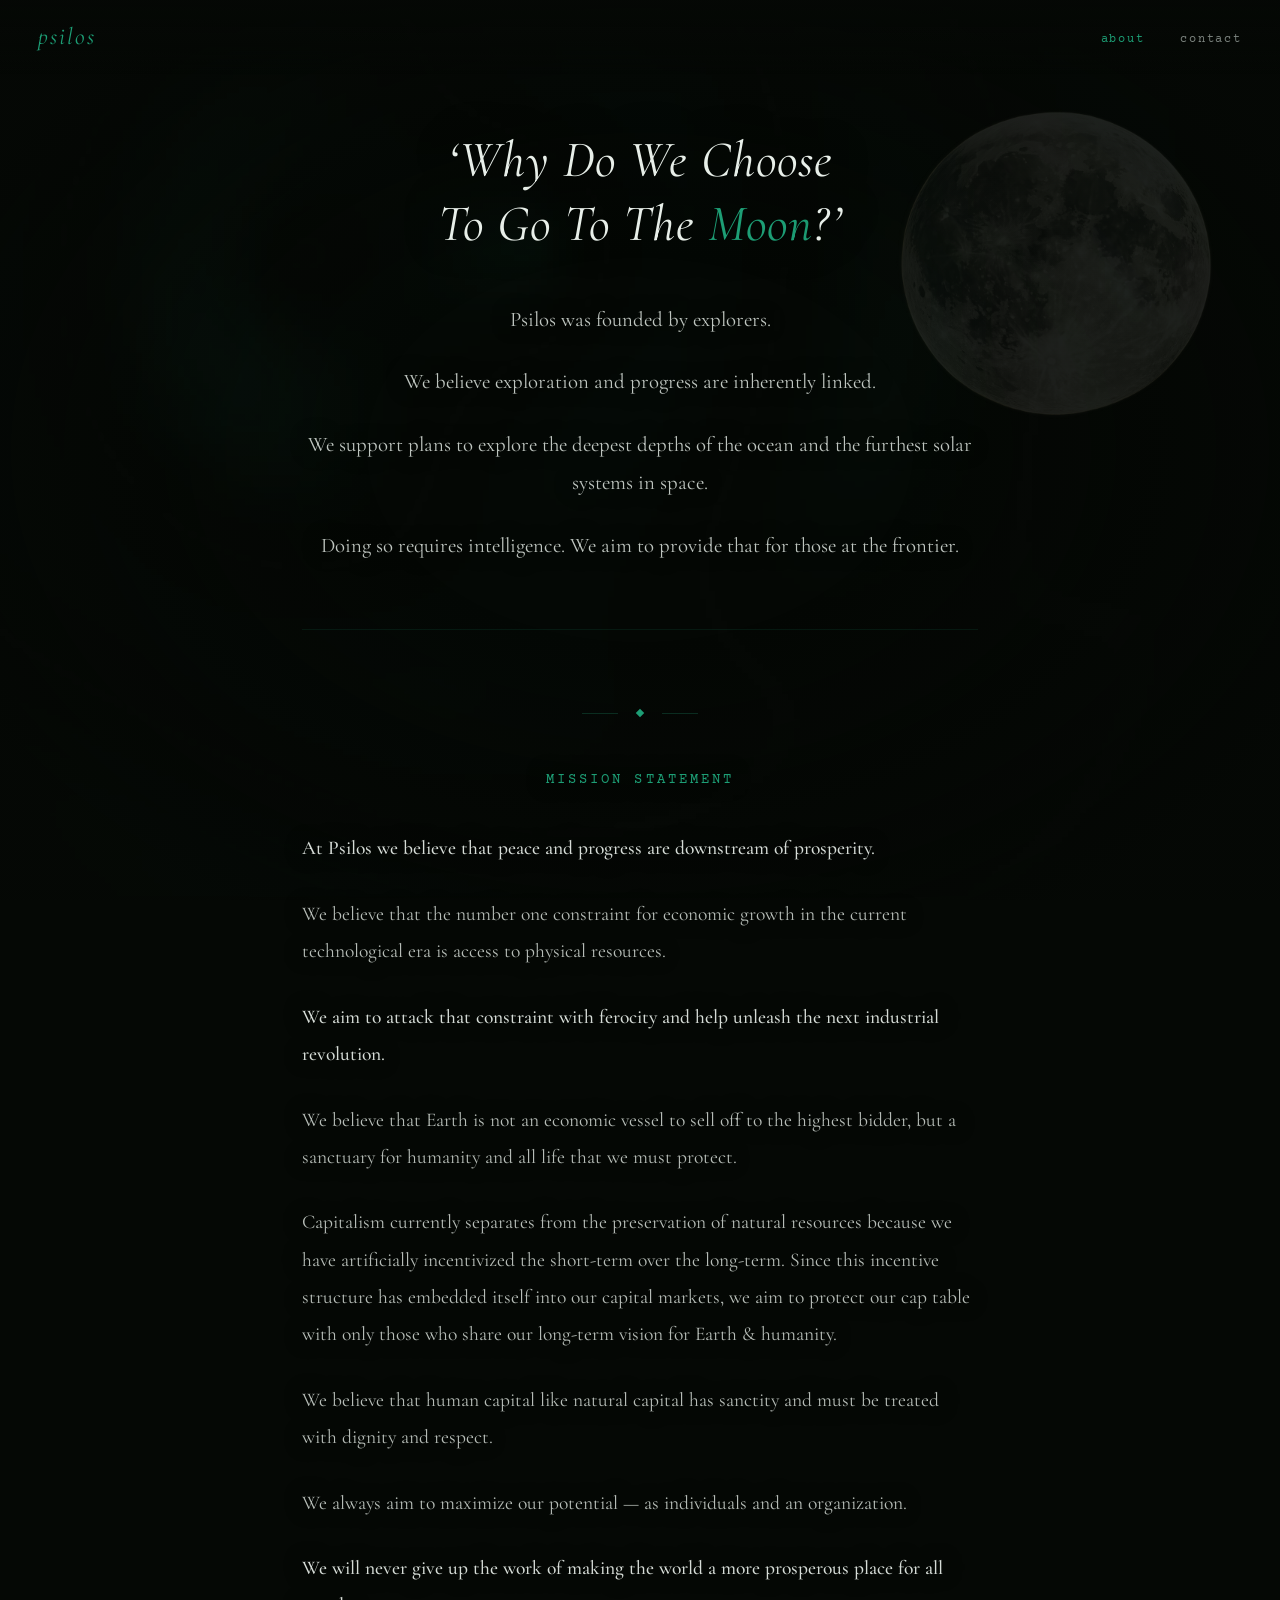
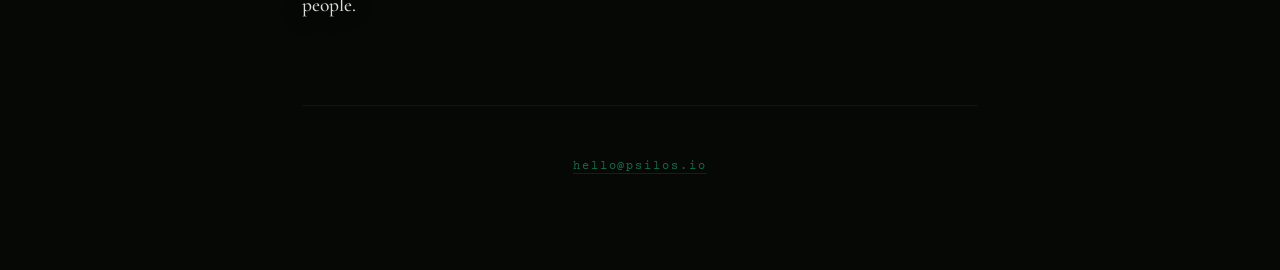
==== commit 2e97ade7: "Bump grid hover opacity 30% → 35%" ====
--- a/about.html
+++ b/about.html
@@ -272,7 +272,7 @@
     transition: opacity 1.6s ease 0.3s;
   }
   .moon-stack:hover .moon-grid {
-    opacity: 0.3;
+    opacity: 0.35;
   }
 
 
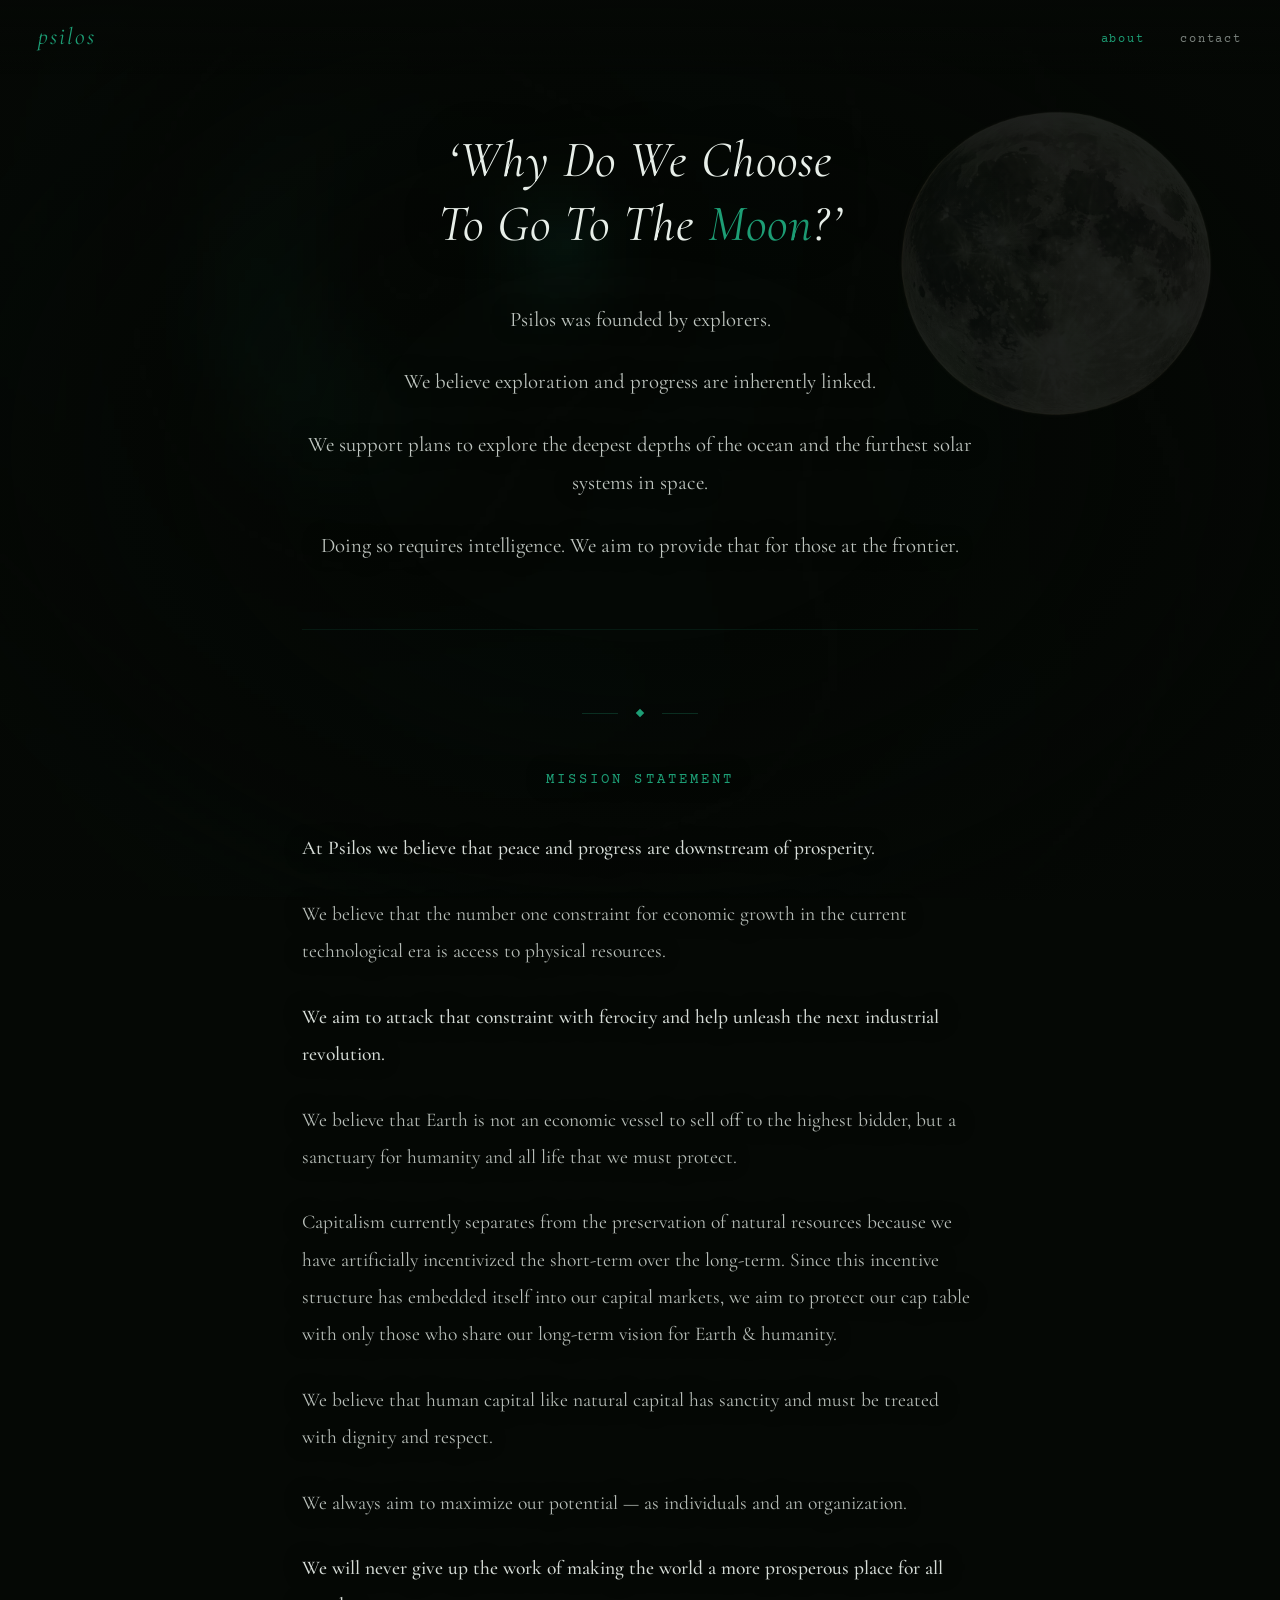
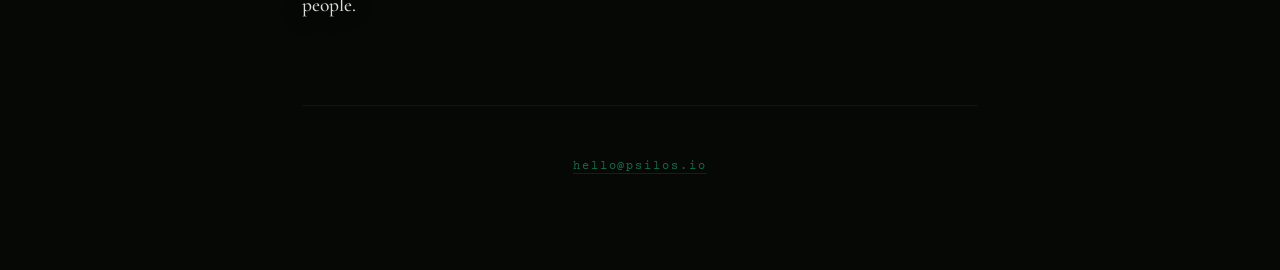
==== commit d0d22b95: "Grid hover opacity → 40%" ====
--- a/about.html
+++ b/about.html
@@ -272,7 +272,7 @@
     transition: opacity 1.6s ease 0.3s;
   }
   .moon-stack:hover .moon-grid {
-    opacity: 0.35;
+    opacity: 0.4;
   }
 
 
